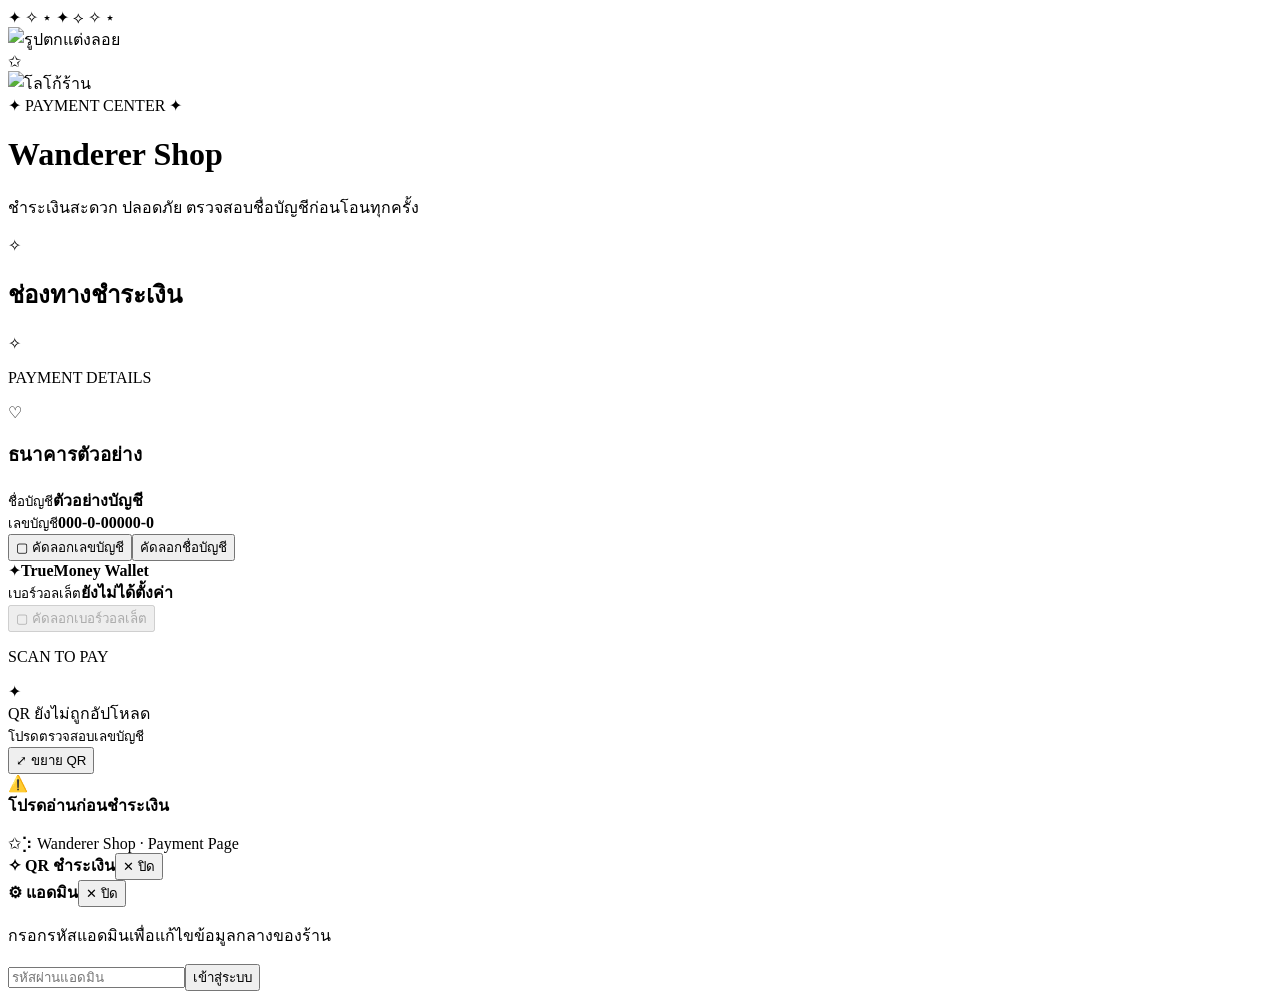
==== index.html @ 04d243be "Add files via upload" ====
<!doctype html><html lang="th"><head><meta charset="utf-8"><meta name="viewport" content="width=device-width,initial-scale=1"><meta name="theme-color" content="#c6b5ff"><title>Wanderer Payment ✩⡱</title><link rel="stylesheet" href="style.css"></head><body>
<div class="sky" id="sky"><div class="stars" aria-hidden="true">✦ ✧ ⋆ ✦ ⟡ ✧ ⋆</div><div class="float-word" id="floatWord"></div><img class="float-image hidden" id="floatImage" alt="รูปตกแต่งลอย"><div class="shell">
  <header class="heading"><div class="brand-icon" id="brandIcon">✩</div><img class="brand-image hidden" id="brandImage" alt="โลโก้ร้าน"><div class="eyebrow" id="eyebrow">✦ PAYMENT CENTER ✦</div><h1 id="shopName">Wanderer Shop</h1><p id="subtitle">ชำระเงินสะดวก ปลอดภัย ตรวจสอบชื่อบัญชีก่อนโอนทุกครั้ง</p></header>
  <div class="page-heading"><span>✧</span><h2 id="pageTitle">ช่องทางชำระเงิน</h2><span>✧</span></div>
  <main class="payment-card"><section class="bank-side"><p class="overline">PAYMENT DETAILS</p><span class="bank-icon">♡</span><h3 id="bank">ธนาคารตัวอย่าง</h3><div class="data-row"><small>ชื่อบัญชี</small><strong id="bankName">ตัวอย่างบัญชี</strong></div><div class="data-row"><small>เลขบัญชี</small><strong id="bankNumber">000-0-00000-0</strong></div><div class="buttons"><button class="action primary" id="copyNumber">▢ คัดลอกเลขบัญชี</button><button class="action" id="copyName">คัดลอกชื่อบัญชี</button></div><div class="wallet-section"><div class="wallet-head"><span>✦</span><b>TrueMoney Wallet</b></div><div class="data-row"><small>เบอร์วอลเล็ต</small><strong id="walletNumber">ยังไม่ได้ตั้งค่า</strong></div><button class="action wallet-copy" id="copyWallet" disabled>▢ คัดลอกเบอร์วอลเล็ต</button></div></section>
  <section class="qr-side"><p class="overline">SCAN TO PAY</p><div class="qr-frame" id="qrFrame"><div class="qr-placeholder">✦<br>QR ยังไม่ถูกอัปโหลด<br><small>โปรดตรวจสอบเลขบัญชี</small></div></div><button class="action" id="expandQR">⤢ ขยาย QR</button></section></main>
  <div class="notice"><span>⚠️</span><div><b>โปรดอ่านก่อนชำระเงิน</b><p id="note"></p></div></div>
  <footer>✩⡱ <span id="footerShop">Wanderer Shop</span> · Payment Page</footer>
</div></div>
<nav class="floating-dock" id="dock" aria-label="เมนูเว็บไซต์"></nav><div id="toast" role="status" class="toast hidden"></div>
<div class="dialog-backdrop hidden" id="qrDialog" role="dialog" aria-modal="true" aria-label="ขยาย QR"><div class="dialog"><div class="dialog-head"><b>✧ QR ชำระเงิน</b><button id="closeQR" class="action">✕ ปิด</button></div><div id="largeQR" class="qr-frame large"></div></div></div>
<div class="dialog-backdrop hidden" id="loginDialog" role="dialog" aria-modal="true" aria-label="เข้าสู่ระบบแอดมิน"><div class="dialog"><div class="dialog-head"><b>⚙ แอดมิน</b><button id="closeLogin" class="action">✕ ปิด</button></div><p>กรอกรหัสแอดมินเพื่อแก้ไขข้อมูลกลางของร้าน</p><form id="loginForm"><input id="loginPassword" type="password" autocomplete="current-password" placeholder="รหัสผ่านแอดมิน" required><button class="action primary" type="submit">เข้าสู่ระบบ</button></form><p class="login-help" id="loginError"></p></div></div>
<script src="config.js"></script><script src="main.js"></script></body></html>
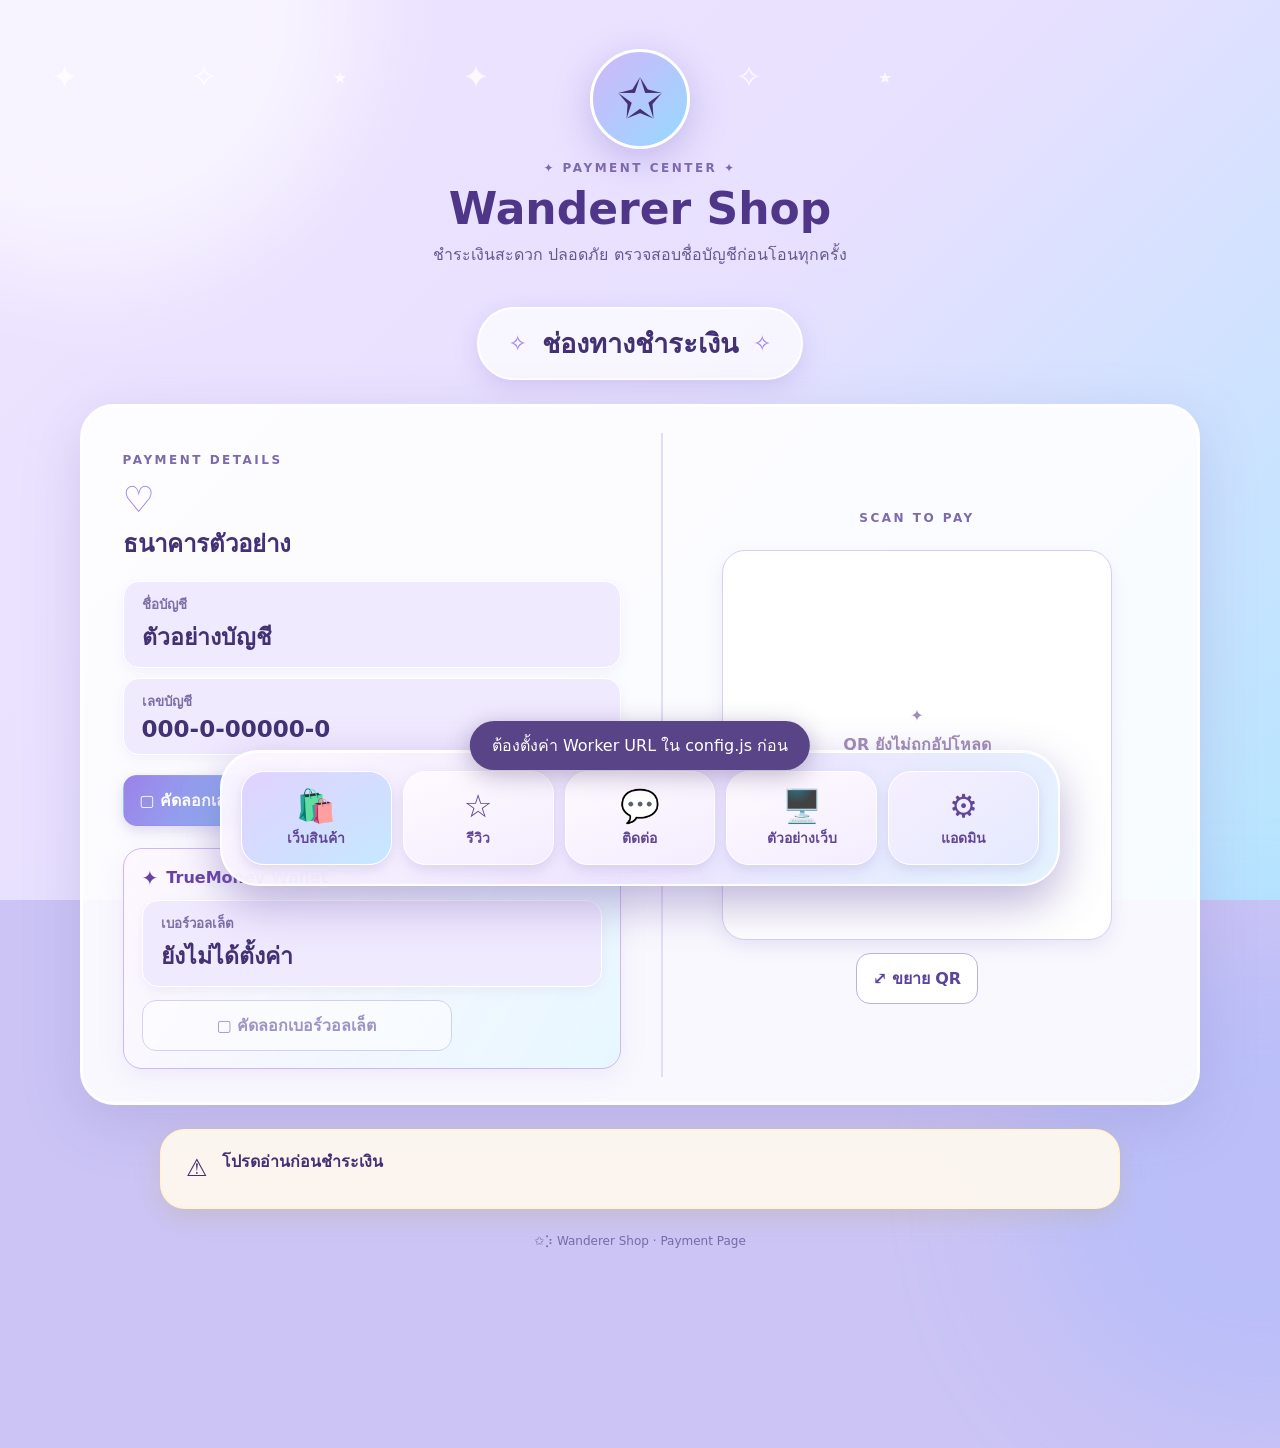
==== commit e8c1cb14: "Add files via upload" ====
--- a/index.html
+++ b/index.html
@@ -7,7 +7,13 @@
   <div class="notice"><span>⚠️</span><div><b>โปรดอ่านก่อนชำระเงิน</b><p id="note"></p></div></div>
   <footer>✩⡱ <span id="footerShop">Wanderer Shop</span> · Payment Page</footer>
 </div></div>
-<nav class="floating-dock" id="dock" aria-label="เมนูเว็บไซต์"></nav><div id="toast" role="status" class="toast hidden"></div>
+<nav class="floating-dock" id="dock" aria-label="เมนูเว็บไซต์" style="--dock-count:5">
+  <a class="dock-button" href="#" data-pending-link><span class="dock-icon">🛍️</span><span class="dock-label">เว็บสินค้า</span></a>
+  <a class="dock-button" href="#" data-pending-link><span class="dock-icon">☆</span><span class="dock-label">รีวิว</span></a>
+  <a class="dock-button" href="#" data-pending-link><span class="dock-icon">💬</span><span class="dock-label">ติดต่อ</span></a>
+  <a class="dock-button" href="#" data-pending-link><span class="dock-icon">🖥️</span><span class="dock-label">ตัวอย่างเว็บ</span></a>
+  <button class="dock-button admin-button" type="button" id="dockAdmin"><span class="dock-icon">⚙</span><span class="dock-label">แอดมิน</span></button>
+</nav><div id="toast" role="status" class="toast hidden"></div>
 <div class="dialog-backdrop hidden" id="qrDialog" role="dialog" aria-modal="true" aria-label="ขยาย QR"><div class="dialog"><div class="dialog-head"><b>✧ QR ชำระเงิน</b><button id="closeQR" class="action">✕ ปิด</button></div><div id="largeQR" class="qr-frame large"></div></div></div>
 <div class="dialog-backdrop hidden" id="loginDialog" role="dialog" aria-modal="true" aria-label="เข้าสู่ระบบแอดมิน"><div class="dialog"><div class="dialog-head"><b>⚙ แอดมิน</b><button id="closeLogin" class="action">✕ ปิด</button></div><p>กรอกรหัสแอดมินเพื่อแก้ไขข้อมูลกลางของร้าน</p><form id="loginForm"><input id="loginPassword" type="password" autocomplete="current-password" placeholder="รหัสผ่านแอดมิน" required><button class="action primary" type="submit">เข้าสู่ระบบ</button></form><p class="login-help" id="loginError"></p></div></div>
 <script src="config.js"></script><script src="main.js"></script></body></html>
--- a/style.css
+++ b/style.css
@@ -0,0 +1,71 @@
+:root{--accent:#9c82e9;--secondary:#88c9f6;--bg:#e7e0ff;--ink:#433174;--line:#ffffffb8;font-family:system-ui,-apple-system,"Segoe UI",sans-serif}*{box-sizing:border-box}body{margin:0;color:var(--ink);background:#cbc4f5}button,input,textarea,select{font:inherit}button{cursor:pointer}button:focus-visible,a:focus-visible{outline:3px solid #3e2c77;outline-offset:3px}.hidden{display:none!important}.sky{min-height:100vh;padding:25px 18px 164px;background:linear-gradient(135deg,#eee4ff 5%,var(--bg) 49%,#b6e5ff 100%);background-size:cover;background-position:center;background-attachment:fixed;position:relative;isolation:isolate;overflow:hidden}.sky:before,.sky:after{content:"";position:absolute;border-radius:50%;pointer-events:none;z-index:-1}.sky:before{width:540px;height:540px;top:-260px;left:-180px;background:#fff9;filter:blur(50px)}.sky:after{width:480px;height:480px;right:-220px;bottom:20px;background:#a3b7ff66;filter:blur(60px)}.stars{position:absolute;top:4%;left:4%;width:92%;font-size:clamp(18px,4vw,32px);letter-spacing:clamp(12px,4vw,55px);color:#fff;opacity:.8;pointer-events:none;z-index:-1}.shell{max-width:950px;margin:0 auto}.heading{text-align:center;padding:24px 0 5px}.brand-icon,.brand-image{width:100px;height:100px;margin:0 auto 12px;border:3px solid #fff;border-radius:50%;background:linear-gradient(135deg,#d1b7fa,#96d9ff);box-shadow:0 10px 36px #8979cf65;display:grid;place-items:center;font-size:55px;object-fit:cover}.eyebrow,.overline{font-size:12px;font-weight:800;letter-spacing:2.5px;color:#7d6aad}.heading h1{font-size:clamp(28px,5vw,44px);margin:8px 0;color:#4f3689}.heading p{margin:7px auto 20px;max-width:650px;color:#67588f}.page-heading{display:flex;justify-content:center;align-items:center;gap:15px;margin:15px auto 24px;padding:13px 30px;width:max-content;max-width:100%;border-radius:999px;background:#ffffffb5;border:2px solid #fff;box-shadow:0 8px 23px #9b88da44}.page-heading h2{font-size:clamp(19px,3.7vw,27px);margin:0}.page-heading span{color:var(--accent);font-size:22px}.payment-card{display:grid;grid-template-columns:1.2fr .8fr;gap:18px;padding:24px;background:#ffffffe3;border:3px solid #fff;border-radius:34px;box-shadow:0 17px 55px #897dbe45}.bank-side{padding:8px 14px}.bank-icon{font-size:36px;color:var(--accent)}.bank-side h3{font-size:24px;margin:4px 0 18px}.data-row{display:flex;flex-direction:column;padding:12px 18px;background:#f0eaff;border:1px solid #ffffff;box-shadow:0 4px 12px #a799cd1f;border-radius:16px;margin-bottom:10px}.data-row small{font-weight:700;color:#7d70a6}.data-row strong{font-size:clamp(16px,2.8vw,23px);overflow-wrap:anywhere;margin-top:4px}.buttons{display:flex;gap:8px;flex-wrap:wrap;margin-top:20px}.action{border:1px solid #bcb0e7;border-radius:14px;background:#fff;color:#5c449b;padding:12px 16px;font-weight:800;transition:transform .1s,filter .1s}.action:hover{filter:brightness(.96)}.action:active{transform:scale(.97)}.action.primary{background:linear-gradient(120deg,var(--accent),var(--secondary));color:white;border-color:transparent;box-shadow:0 5px 14px #a993d356}.qr-side{text-align:center;padding:8px 10px 10px;border-left:2px solid #e5ddf5;display:flex;align-items:center;flex-direction:column;gap:10px}.qr-frame{width:min(100%,230px);aspect-ratio:1;background:#fff;border:1px solid #d9cef4;border-radius:19px;padding:13px;display:grid;place-items:center;box-shadow:0 7px 18px #8f81ca25}.qr-frame img{width:100%;height:100%;object-fit:contain}.qr-frame.large{width:min(100%,340px);margin:18px auto}.qr-placeholder{line-height:1.8;color:#a18db6;font-weight:700}.qr-placeholder small{font-size:11px}.notice{margin:24px auto 0;max-width:840px;background:#fff9efef;border:2px solid #fff4d6;border-radius:25px;padding:18px 24px;display:flex;gap:14px;line-height:1.65;box-shadow:0 8px 24px #bdaf8355}.notice>span{font-size:24px}.notice p{white-space:pre-wrap;margin:7px 0 0}footer{text-align:center;margin:25px 0;color:#776ba5;font-size:12px}/* Full-width, unified pastel capsule bar; all menu items stay inside the frame */
+.floating-dock{
+  position:fixed;z-index:30;
+  bottom:calc(14px + env(safe-area-inset-bottom,0px));left:50%;transform:translateX(-50%);
+  width:min(94vw,840px);max-width:calc(100% - 16px);
+  display:grid;grid-template-columns:repeat(var(--dock-count,5),minmax(0,1fr));
+  gap:clamp(4px,1vw,11px);align-items:stretch;
+  padding:clamp(10px,1.5vw,19px);
+  border:2px solid #ffffffed;border-radius:clamp(24px,4vw,38px);
+  background:linear-gradient(135deg,#fdf8fff0,#ebe2ffed 55%,#e1f2fff0);
+  -webkit-backdrop-filter:blur(20px);backdrop-filter:blur(20px);
+  box-shadow:0 17px 45px #6f58aa73,inset 0 1px 0 #fff;
+  overflow:visible;
+}
+.dock-button{
+  min-width:0;min-height:clamp(64px,8vw,94px);padding:10px 5px;
+  display:flex;align-items:center;justify-content:center;flex-direction:column;gap:6px;
+  text-decoration:none;border:1.5px solid #fff;background:linear-gradient(160deg,#fffaff,#f4edff);
+  color:#624695;border-radius:clamp(15px,2vw,23px);
+  box-shadow:0 5px 13px #a499d04d;font-weight:800;font-size:clamp(10px,1.15vw,14px);
+  text-align:center;line-height:1.25;transition:transform .15s,box-shadow .15s;
+}
+.dock-button:first-child{background:linear-gradient(145deg,#e1d2ff,#c5e8ff)}
+.dock-button.admin-button{background:linear-gradient(145deg,#f6efff,#e5eaff)}
+.dock-button:hover{transform:translateY(-2px);box-shadow:0 8px 18px #927dbe6b}
+.dock-icon{font-size:clamp(21px,3vw,32px);line-height:1.1;flex-shrink:0}
+.dock-label{overflow-wrap:anywhere;word-break:normal;max-width:100%}
+.toast{position:fixed;bottom:130px;left:50%;transform:translateX(-50%);z-index:60;background:#594487;color:white;padding:12px 22px;border-radius:99px;box-shadow:0 5px 25px #604c7b66;min-width:180px;text-align:center}.dialog-backdrop{position:fixed;inset:0;z-index:40;display:flex;justify-content:center;align-items:center;background:#27204488;padding:15px}.dialog{width:min(100%,440px);max-height:92vh;overflow:auto;padding:23px;border-radius:25px;background:#f6f0ff;border:2px solid white;box-shadow:0 18px 45px #1f154b70}.dialog-head{display:flex;justify-content:space-between;align-items:center;gap:12px}.dialog input{padding:12px;border:1px solid #b7a7db;border-radius:12px;width:100%;margin:12px 0}.dialog form{display:grid;gap:4px}.login-help{font-size:12px;color:#ad3b62;min-height:1em}.float-word{position:absolute;z-index:0;max-width:min(85vw,600px);white-space:pre-wrap;text-align:center;color:#7756b8;font-weight:800;text-shadow:0 2px 9px #fff;pointer-events:none;transform:translate(-50%,-50%);opacity:.75}.float-image{position:absolute;z-index:0;width:clamp(55px,11vw,155px);height:auto;transform:translate(-50%,-50%);pointer-events:none;opacity:.85}.floaty{animation:drift 4s ease-in-out infinite alternate}@keyframes drift{to{translate:0 -12px}}.shell{position:relative;z-index:1}body.admin-view{background:#ebe4fc}body.admin-view .sky{display:none}@media(max-width:700px){.payment-card{grid-template-columns:1fr;padding:17px;gap:14px}.qr-side{border-left:0;border-top:1px solid #e5ddf5}.heading{padding-top:5px}.floating-dock{padding:12px 13px;gap:8px;justify-content:flex-start}.dock-button{min-width:66px;min-height:62px;padding:9px 10px;border-radius:16px;font-size:10px}.dock-icon{font-size:20px}.sky{padding-bottom:145px}.bank-side{padding:6px}}@media(max-width:400px){.floating-dock{gap:6px;padding:10px}.dock-button{min-width:59px;min-height:59px;padding:8px 7px;font-size:9px}}
+
+/* TrueMoney Wallet transfer details */
+.wallet-section{margin-top:22px;padding:17px 18px;border:1px solid #cfb8f0;border-radius:19px;background:linear-gradient(120deg,#fff6ffcc,#e5f7ffdb);box-shadow:0 7px 24px #b9a4da2b}
+.wallet-head{display:flex;align-items:center;gap:8px;margin-bottom:10px;color:#6842a7;font-size:16px}.wallet-head span{font-size:20px}.wallet-section .data-row{margin-bottom:13px}.wallet-copy{width:100%;max-width:310px}.wallet-copy:disabled{opacity:.55;cursor:not-allowed}
+
+/* 2026-11 responsive refinement: larger QR and balanced payment columns */
+.shell{width:min(100%,1120px);max-width:1120px}
+.sky{padding-inline:clamp(12px,3vw,28px);padding-bottom:calc(175px + env(safe-area-inset-bottom,0px))}
+.payment-card{grid-template-columns:minmax(0,1fr) minmax(0,.97fr);gap:clamp(13px,2vw,26px);padding:clamp(16px,2vw,30px);align-items:stretch}
+.bank-side,.qr-side{min-width:0}
+.qr-side{justify-content:center;padding:6px clamp(2px,1.2vw,18px) 12px;gap:13px}
+.qr-frame{width:min(100%,390px);max-width:100%;aspect-ratio:1/1;padding:clamp(10px,1.5vw,18px);border-radius:23px}
+.qr-frame img{display:block;max-width:100%;max-height:100%;height:100%;width:100%;object-fit:contain}
+.qr-frame.large{width:min(88vw,460px);margin:18px auto}
+.qr-placeholder{font-size:clamp(13px,1.3vw,16px)}
+.notice{max-width:960px}
+@media(max-width:760px){
+  .payment-card{grid-template-columns:minmax(0,1fr);gap:18px}
+  .qr-side{border-left:0;border-top:2px solid #e5ddf5;padding:20px 6px 4px}
+  .qr-frame{width:min(80vw,380px)}
+  .bank-side{padding:4px}
+  .heading{padding-top:8px}
+  .floating-dock{width:calc(100vw - 20px);gap:6px;padding:11px 10px;border-radius:27px}
+  .dock-button{min-height:69px;padding:8px 3px;font-size:10.5px;gap:4px;border-radius:16px}
+  .dock-icon{font-size:22px}
+}
+@media(max-width:480px){
+  .sky{padding:15px 12px calc(148px + env(safe-area-inset-bottom,0px))}
+  .brand-icon,.brand-image{width:76px;height:76px;font-size:43px}
+  .heading h1{font-size:clamp(25px,7vw,36px)}
+  .payment-card{padding:15px;border-radius:25px}
+  .bank-side h3{font-size:22px}
+  .data-row{padding:11px 13px}
+  .buttons{gap:7px}
+  .buttons .action{flex:1 1 135px;padding:11px 8px;font-size:12px}
+  .qr-frame{width:min(82vw,345px)}
+  .notice{padding:15px 14px;gap:8px}
+  .floating-dock{width:calc(100vw - 12px);padding:9px 7px;gap:4px;border-radius:22px;bottom:calc(8px + env(safe-area-inset-bottom,0px))}
+  .dock-button{min-height:62px;padding:7px 2px;font-size:clamp(8px,2.4vw,10.5px);gap:3px;border-radius:13px}
+  .dock-icon{font-size:clamp(17px,5vw,22px)}
+}
+@media(max-width:340px){.dock-button{font-size:8px;min-height:57px}.floating-dock{padding:7px 5px;gap:3px}}
+@media(prefers-reduced-motion:reduce){.floaty{animation:none!important}.dock-button{transition:none!important}}
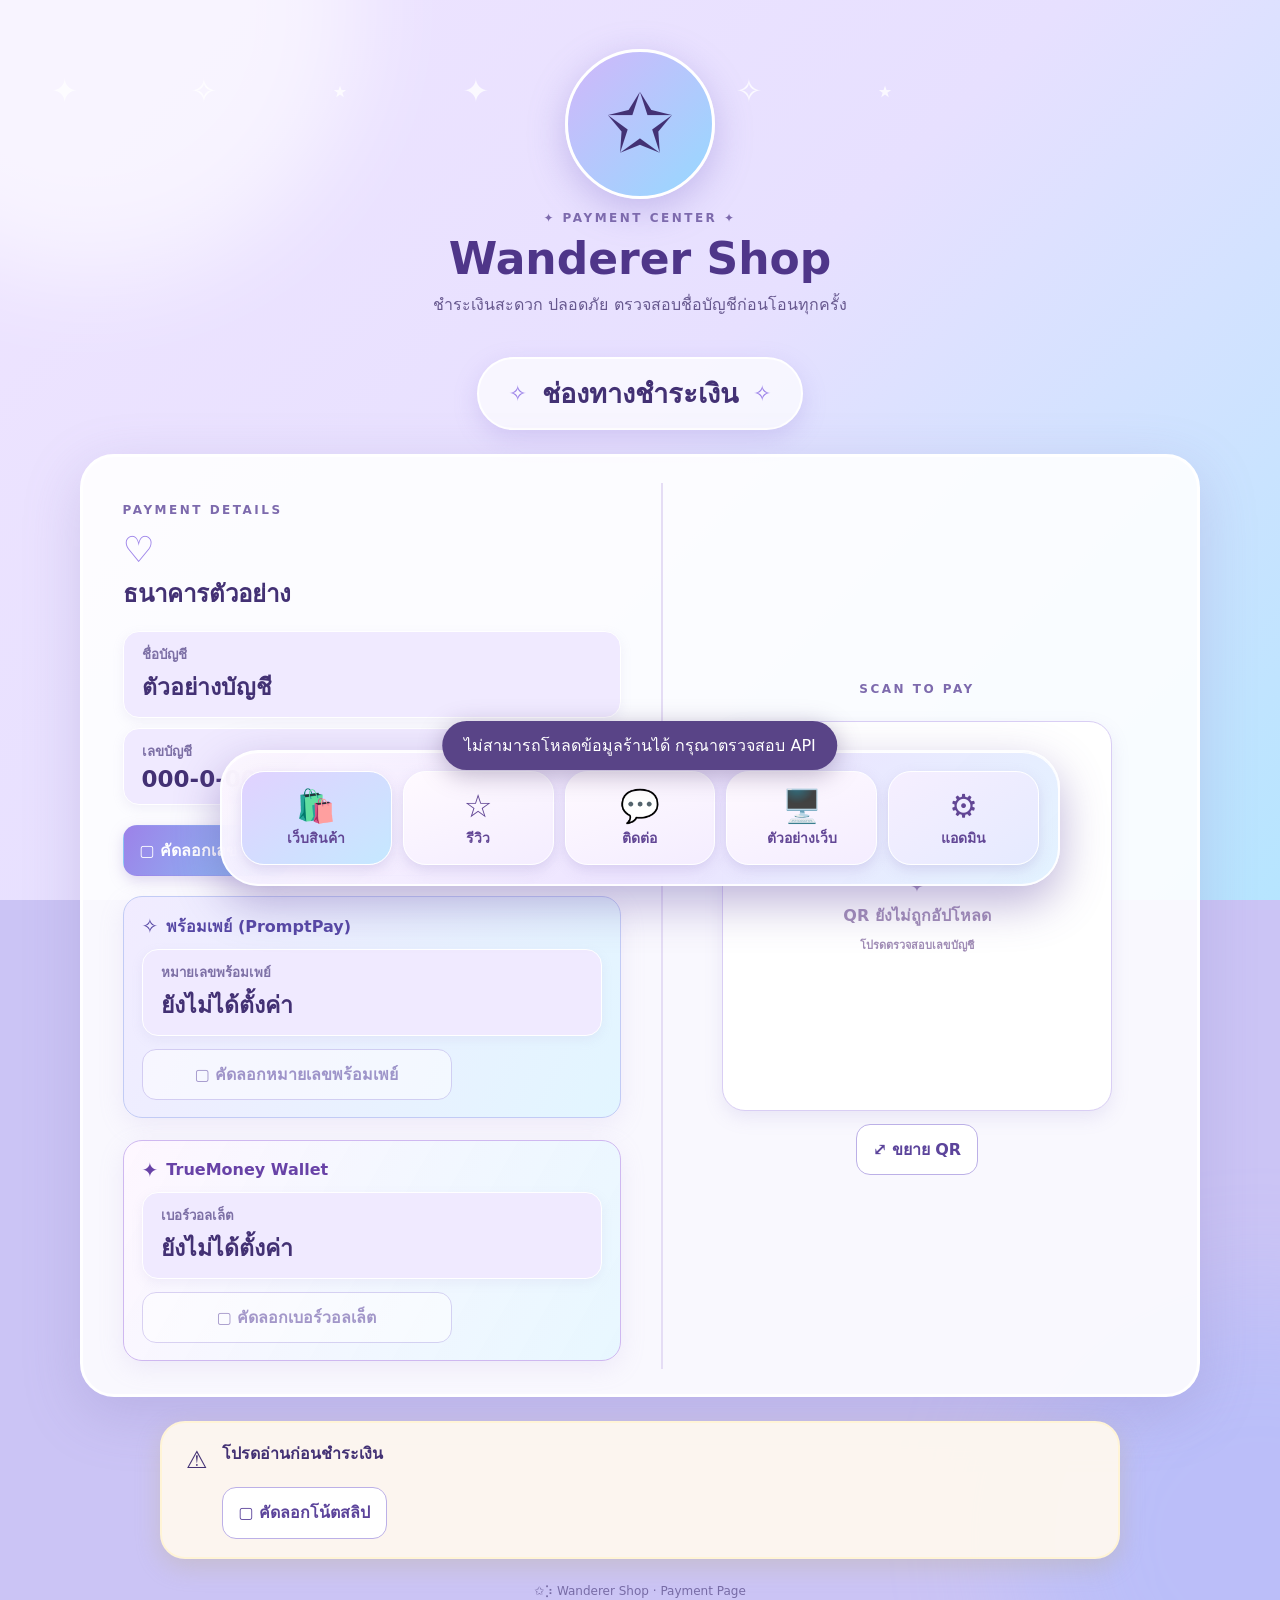
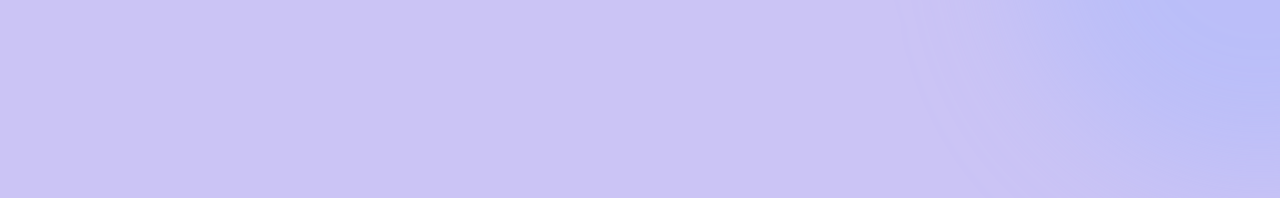
==== commit 7dd98c99: "Add files via upload" ====
--- a/index.html
+++ b/index.html
@@ -2,9 +2,9 @@
 <div class="sky" id="sky"><div class="stars" aria-hidden="true">✦ ✧ ⋆ ✦ ⟡ ✧ ⋆</div><div class="float-word" id="floatWord"></div><img class="float-image hidden" id="floatImage" alt="รูปตกแต่งลอย"><div class="shell">
   <header class="heading"><div class="brand-icon" id="brandIcon">✩</div><img class="brand-image hidden" id="brandImage" alt="โลโก้ร้าน"><div class="eyebrow" id="eyebrow">✦ PAYMENT CENTER ✦</div><h1 id="shopName">Wanderer Shop</h1><p id="subtitle">ชำระเงินสะดวก ปลอดภัย ตรวจสอบชื่อบัญชีก่อนโอนทุกครั้ง</p></header>
   <div class="page-heading"><span>✧</span><h2 id="pageTitle">ช่องทางชำระเงิน</h2><span>✧</span></div>
-  <main class="payment-card"><section class="bank-side"><p class="overline">PAYMENT DETAILS</p><span class="bank-icon">♡</span><h3 id="bank">ธนาคารตัวอย่าง</h3><div class="data-row"><small>ชื่อบัญชี</small><strong id="bankName">ตัวอย่างบัญชี</strong></div><div class="data-row"><small>เลขบัญชี</small><strong id="bankNumber">000-0-00000-0</strong></div><div class="buttons"><button class="action primary" id="copyNumber">▢ คัดลอกเลขบัญชี</button><button class="action" id="copyName">คัดลอกชื่อบัญชี</button></div><div class="wallet-section"><div class="wallet-head"><span>✦</span><b>TrueMoney Wallet</b></div><div class="data-row"><small>เบอร์วอลเล็ต</small><strong id="walletNumber">ยังไม่ได้ตั้งค่า</strong></div><button class="action wallet-copy" id="copyWallet" disabled>▢ คัดลอกเบอร์วอลเล็ต</button></div></section>
+  <main class="payment-card"><section class="bank-side"><p class="overline">PAYMENT DETAILS</p><span class="bank-icon">♡</span><h3 id="bank">ธนาคารตัวอย่าง</h3><div class="data-row"><small>ชื่อบัญชี</small><strong id="bankName">ตัวอย่างบัญชี</strong></div><div class="data-row"><small>เลขบัญชี</small><strong id="bankNumber">000-0-00000-0</strong></div><div class="buttons"><button class="action primary" id="copyNumber">▢ คัดลอกเลขบัญชี</button><button class="action" id="copyName">คัดลอกชื่อบัญชี</button></div><div class="promptpay-section"><div class="wallet-head"><span>✧</span><b>พร้อมเพย์ (PromptPay)</b></div><div class="data-row"><small>หมายเลขพร้อมเพย์</small><strong id="promptPayNumber">ยังไม่ได้ตั้งค่า</strong></div><button class="action wallet-copy" id="copyPromptPay" disabled>▢ คัดลอกหมายเลขพร้อมเพย์</button></div><div class="wallet-section"><div class="wallet-head"><span>✦</span><b>TrueMoney Wallet</b></div><div class="data-row"><small>เบอร์วอลเล็ต</small><strong id="walletNumber">ยังไม่ได้ตั้งค่า</strong></div><button class="action wallet-copy" id="copyWallet" disabled>▢ คัดลอกเบอร์วอลเล็ต</button></div></section>
   <section class="qr-side"><p class="overline">SCAN TO PAY</p><div class="qr-frame" id="qrFrame"><div class="qr-placeholder">✦<br>QR ยังไม่ถูกอัปโหลด<br><small>โปรดตรวจสอบเลขบัญชี</small></div></div><button class="action" id="expandQR">⤢ ขยาย QR</button></section></main>
-  <div class="notice"><span>⚠️</span><div><b>โปรดอ่านก่อนชำระเงิน</b><p id="note"></p></div></div>
+  <div class="notice"><span>⚠️</span><div><b>โปรดอ่านก่อนชำระเงิน</b><p id="note"></p><button type="button" id="copyNote" class="action note-copy">▢ คัดลอกโน้ตสลิป</button></div></div>
   <footer>✩⡱ <span id="footerShop">Wanderer Shop</span> · Payment Page</footer>
 </div></div>
 <nav class="floating-dock" id="dock" aria-label="เมนูเว็บไซต์" style="--dock-count:5">
--- a/style.css
+++ b/style.css
@@ -69,3 +69,12 @@
 }
 @media(max-width:340px){.dock-button{font-size:8px;min-height:57px}.floating-dock{padding:7px 5px;gap:3px}}
 @media(prefers-reduced-motion:reduce){.floaty{animation:none!important}.dock-button{transition:none!important}}
+
+/* Payment enhancements: configurable larger logo, PromptPay and copyable note */
+:root{--logo-size:150px}
+.brand-icon,.brand-image{width:clamp(70px,var(--logo-size),240px);height:clamp(70px,var(--logo-size),240px);font-size:clamp(38px,calc(var(--logo-size) * .54),115px);flex-shrink:0}
+.promptpay-section{margin-top:20px;padding:17px 18px;border:1px solid #c2cbf5;border-radius:19px;background:linear-gradient(115deg,#f0eaffee,#e0f5ffee);box-shadow:0 7px 24px #b9a4da2b}
+.promptpay-section .data-row{margin-bottom:13px}.promptpay-section .wallet-head{color:#5647a4}.promptpay-section .wallet-copy{width:100%;max-width:310px}
+.action:disabled{opacity:.53;cursor:not-allowed}
+.note-copy{margin-top:12px;max-width:100%}
+@media(max-width:480px){.brand-icon,.brand-image{width:min(var(--logo-size),48vw);height:min(var(--logo-size),48vw);font-size:clamp(38px,calc(var(--logo-size) * .49),105px)}.promptpay-section{padding:14px}.note-copy{width:100%}}
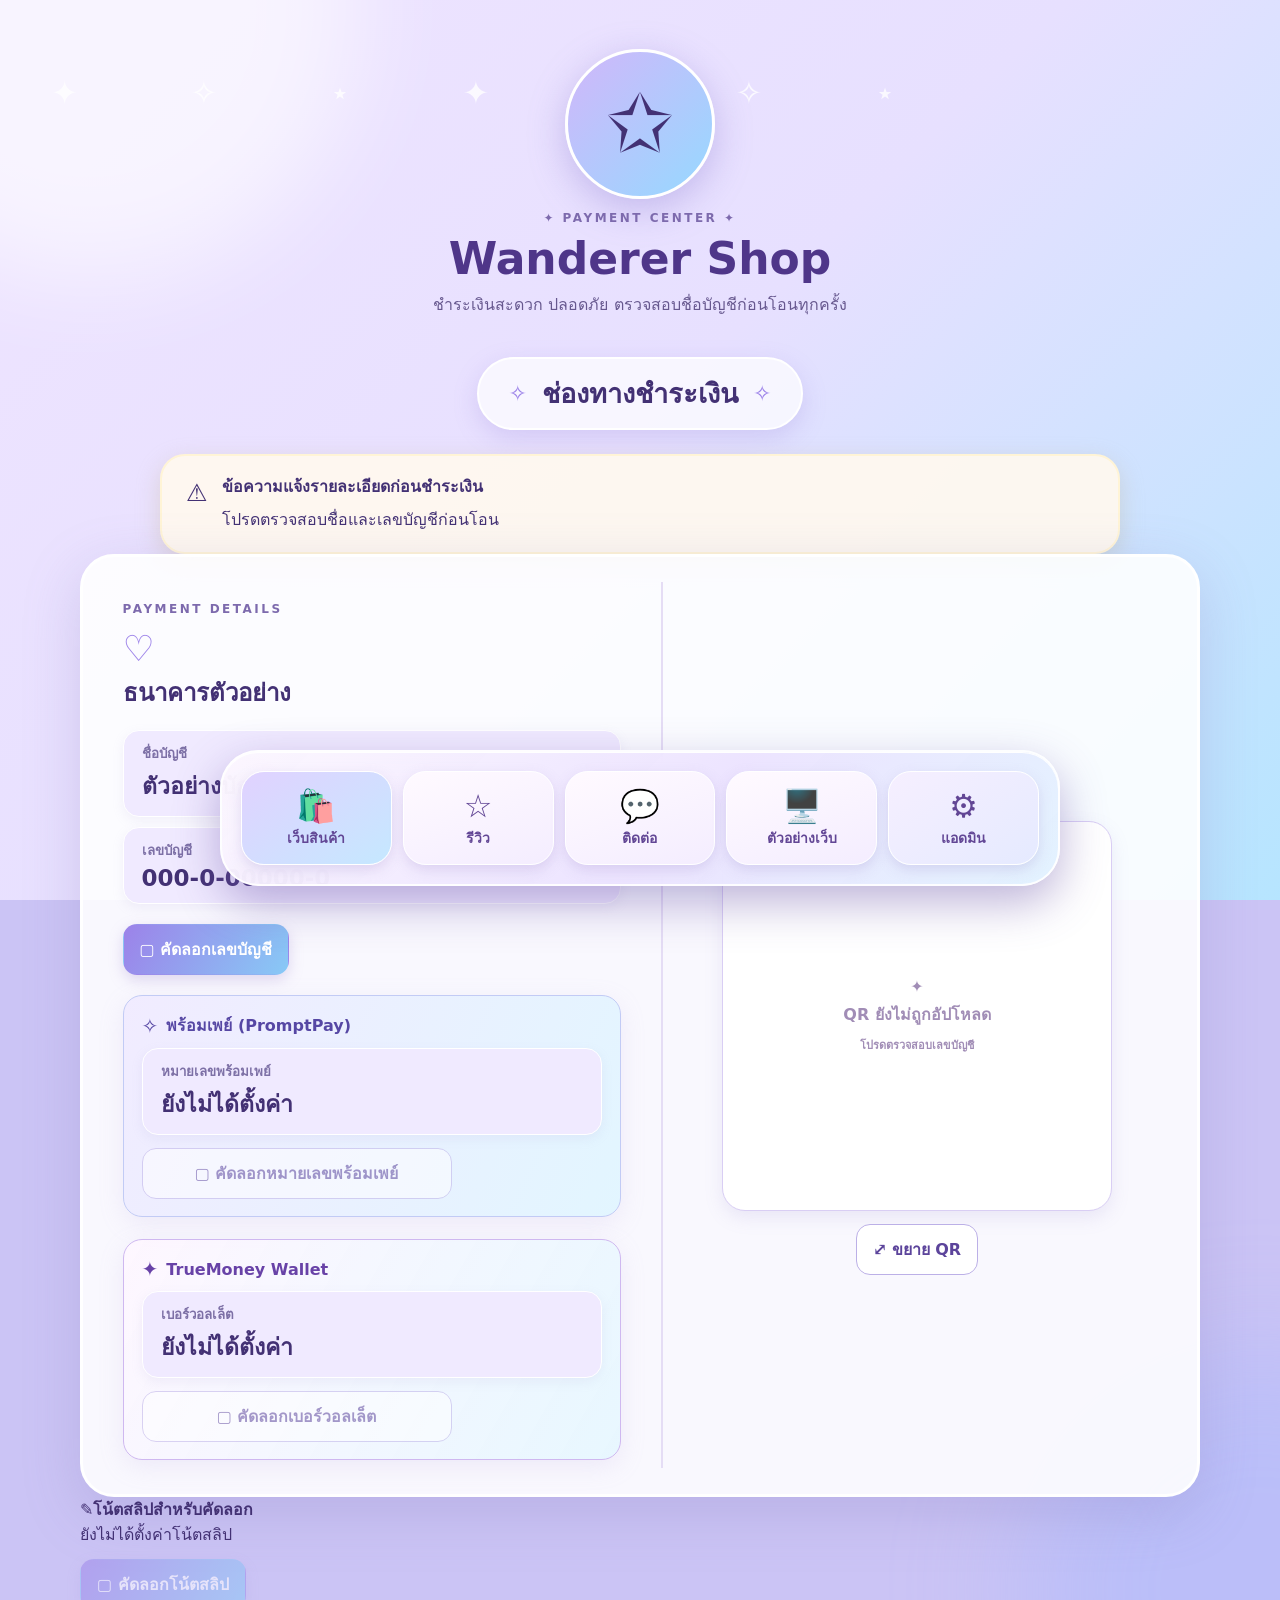
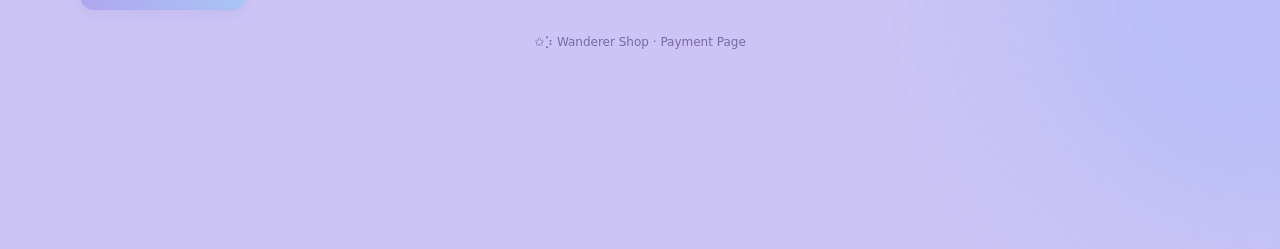
==== commit 126c480b: "Add files via upload" ====
--- a/index.html
+++ b/index.html
@@ -2,9 +2,10 @@
 <div class="sky" id="sky"><div class="stars" aria-hidden="true">✦ ✧ ⋆ ✦ ⟡ ✧ ⋆</div><div class="float-word" id="floatWord"></div><img class="float-image hidden" id="floatImage" alt="รูปตกแต่งลอย"><div class="shell">
   <header class="heading"><div class="brand-icon" id="brandIcon">✩</div><img class="brand-image hidden" id="brandImage" alt="โลโก้ร้าน"><div class="eyebrow" id="eyebrow">✦ PAYMENT CENTER ✦</div><h1 id="shopName">Wanderer Shop</h1><p id="subtitle">ชำระเงินสะดวก ปลอดภัย ตรวจสอบชื่อบัญชีก่อนโอนทุกครั้ง</p></header>
   <div class="page-heading"><span>✧</span><h2 id="pageTitle">ช่องทางชำระเงิน</h2><span>✧</span></div>
-  <main class="payment-card"><section class="bank-side"><p class="overline">PAYMENT DETAILS</p><span class="bank-icon">♡</span><h3 id="bank">ธนาคารตัวอย่าง</h3><div class="data-row"><small>ชื่อบัญชี</small><strong id="bankName">ตัวอย่างบัญชี</strong></div><div class="data-row"><small>เลขบัญชี</small><strong id="bankNumber">000-0-00000-0</strong></div><div class="buttons"><button class="action primary" id="copyNumber">▢ คัดลอกเลขบัญชี</button><button class="action" id="copyName">คัดลอกชื่อบัญชี</button></div><div class="promptpay-section"><div class="wallet-head"><span>✧</span><b>พร้อมเพย์ (PromptPay)</b></div><div class="data-row"><small>หมายเลขพร้อมเพย์</small><strong id="promptPayNumber">ยังไม่ได้ตั้งค่า</strong></div><button class="action wallet-copy" id="copyPromptPay" disabled>▢ คัดลอกหมายเลขพร้อมเพย์</button></div><div class="wallet-section"><div class="wallet-head"><span>✦</span><b>TrueMoney Wallet</b></div><div class="data-row"><small>เบอร์วอลเล็ต</small><strong id="walletNumber">ยังไม่ได้ตั้งค่า</strong></div><button class="action wallet-copy" id="copyWallet" disabled>▢ คัดลอกเบอร์วอลเล็ต</button></div></section>
+  <section class="notice"><span>⚠️</span><div class="notice-body"><b>ข้อความแจ้งรายละเอียดก่อนชำระเงิน</b><p id="warningText">โปรดตรวจสอบชื่อและเลขบัญชีก่อนโอน</p></div></section>
+  <main class="payment-card"><section class="bank-side"><p class="overline">PAYMENT DETAILS</p><span class="bank-icon">♡</span><h3 id="bank">ธนาคารตัวอย่าง</h3><div class="bank-details-panel"><div class="data-row"><small>ชื่อบัญชี</small><strong id="bankName">ตัวอย่างบัญชี</strong></div><div class="data-row"><small>เลขบัญชี</small><strong id="bankNumber">000-0-00000-0</strong></div><div class="buttons"><button class="action primary" id="copyNumber">▢ คัดลอกเลขบัญชี</button></div></div><div class="promptpay-section"><div class="wallet-head"><span>✧</span><b>พร้อมเพย์ (PromptPay)</b></div><div class="data-row"><small>หมายเลขพร้อมเพย์</small><strong id="promptPayNumber">ยังไม่ได้ตั้งค่า</strong></div><button class="action wallet-copy" id="copyPromptPay" disabled>▢ คัดลอกหมายเลขพร้อมเพย์</button></div><div class="wallet-section"><div class="wallet-head"><span>✦</span><b>TrueMoney Wallet</b></div><div class="data-row"><small>เบอร์วอลเล็ต</small><strong id="walletNumber">ยังไม่ได้ตั้งค่า</strong></div><button class="action wallet-copy" id="copyWallet" disabled>▢ คัดลอกเบอร์วอลเล็ต</button></div></section>
   <section class="qr-side"><p class="overline">SCAN TO PAY</p><div class="qr-frame" id="qrFrame"><div class="qr-placeholder">✦<br>QR ยังไม่ถูกอัปโหลด<br><small>โปรดตรวจสอบเลขบัญชี</small></div></div><button class="action" id="expandQR">⤢ ขยาย QR</button></section></main>
-  <div class="notice"><span>⚠️</span><div><b>โปรดอ่านก่อนชำระเงิน</b><p id="note"></p><button type="button" id="copyNote" class="action note-copy">▢ คัดลอกโน้ตสลิป</button></div></div>
+  <section class="slip-note-box"><div class="slip-note-heading"><span>✎</span><b>โน้ตสลิปสำหรับคัดลอก</b></div><div class="slip-note-text" id="slipNote">ยังไม่ได้ตั้งค่าโน้ตสลิป</div><button type="button" id="copyNote" class="action primary note-copy" disabled>▢ คัดลอกโน้ตสลิป</button></section>
   <footer>✩⡱ <span id="footerShop">Wanderer Shop</span> · Payment Page</footer>
 </div></div>
 <nav class="floating-dock" id="dock" aria-label="เมนูเว็บไซต์" style="--dock-count:5">
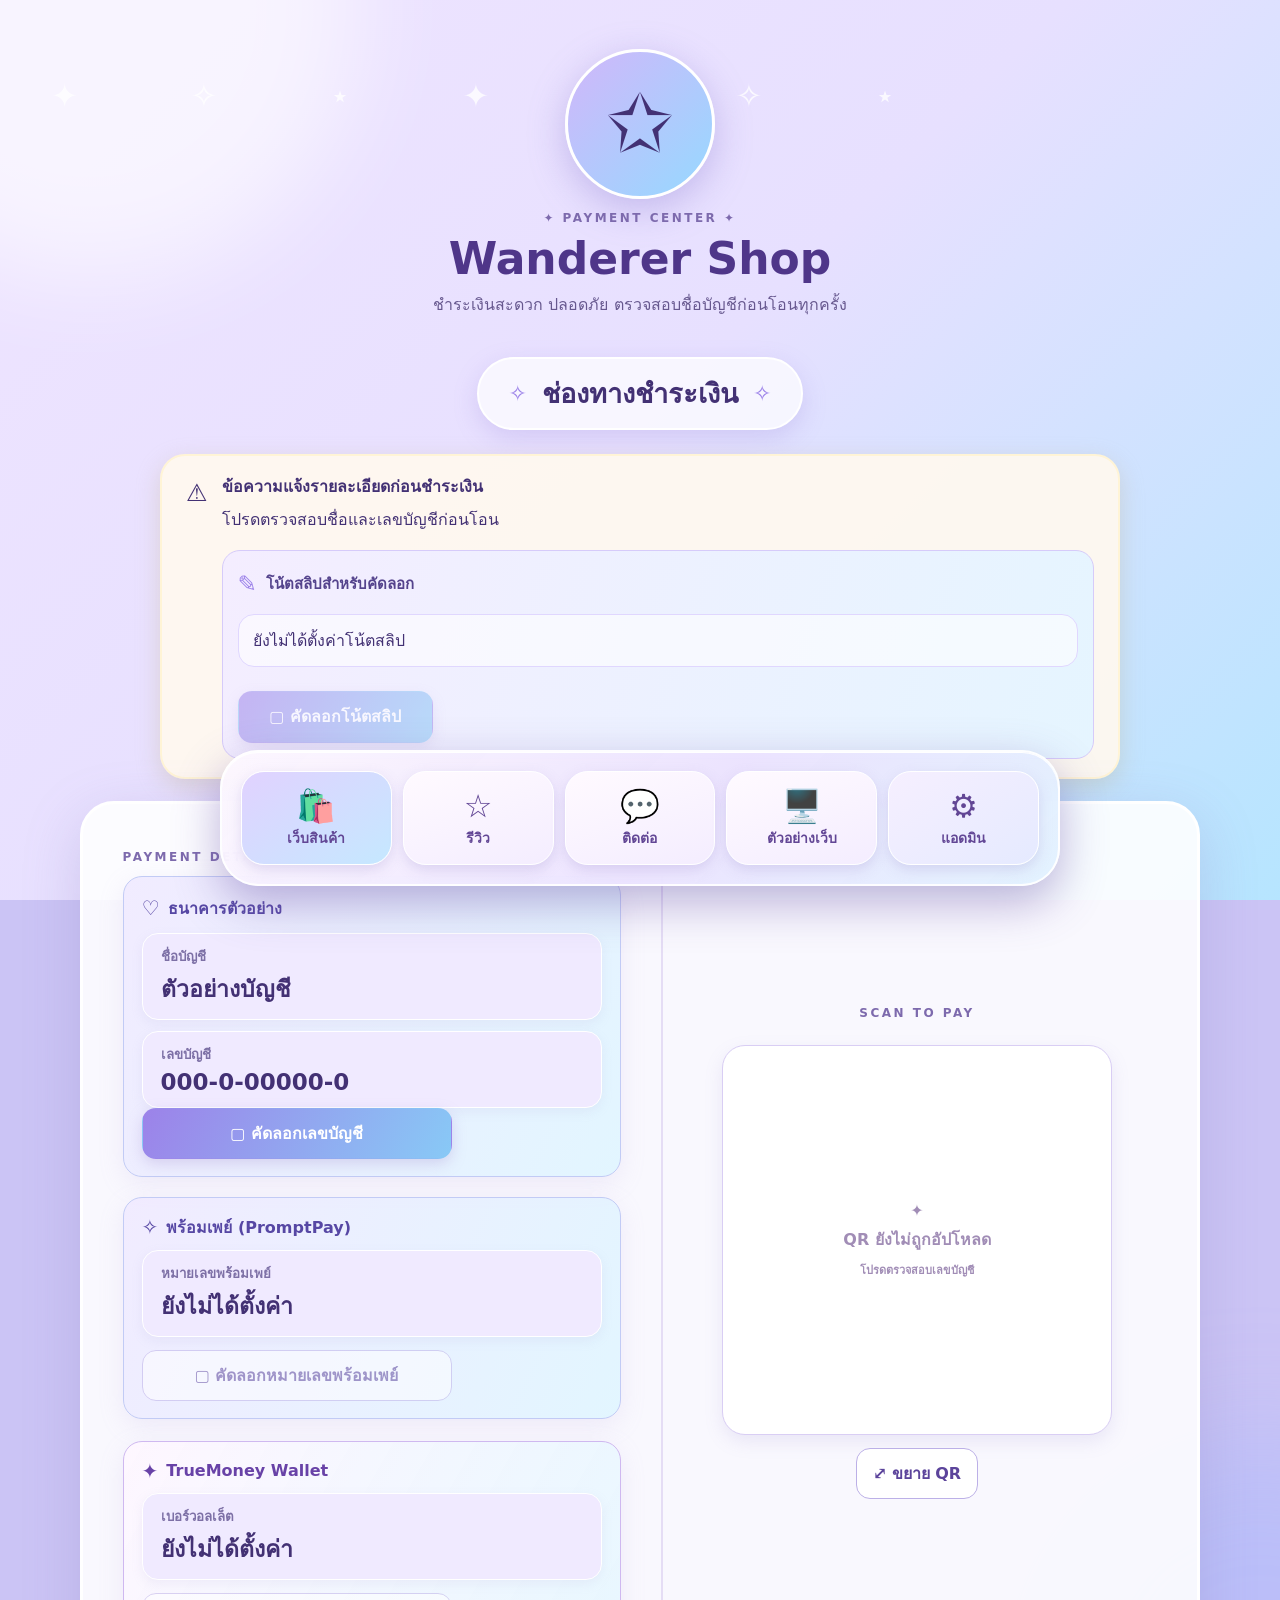
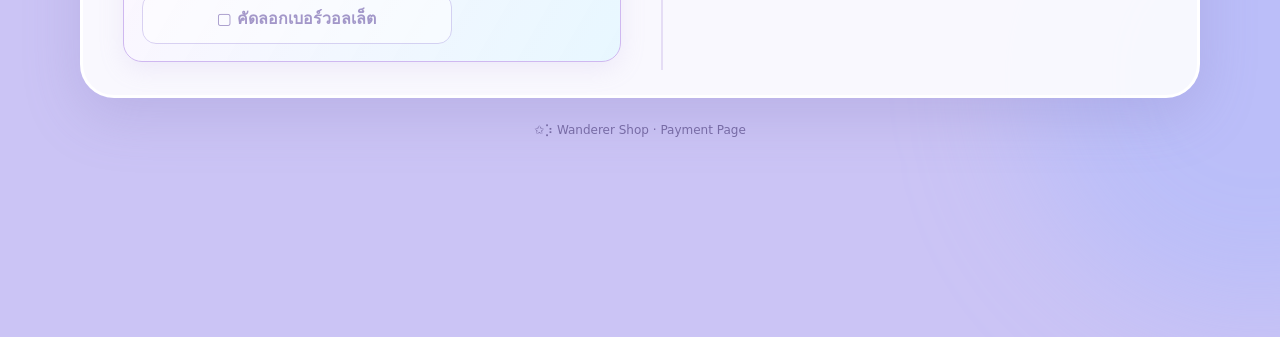
==== commit 86887720: "Add files via upload" ====
--- a/index.html
+++ b/index.html
@@ -2,10 +2,9 @@
 <div class="sky" id="sky"><div class="stars" aria-hidden="true">✦ ✧ ⋆ ✦ ⟡ ✧ ⋆</div><div class="float-word" id="floatWord"></div><img class="float-image hidden" id="floatImage" alt="รูปตกแต่งลอย"><div class="shell">
   <header class="heading"><div class="brand-icon" id="brandIcon">✩</div><img class="brand-image hidden" id="brandImage" alt="โลโก้ร้าน"><div class="eyebrow" id="eyebrow">✦ PAYMENT CENTER ✦</div><h1 id="shopName">Wanderer Shop</h1><p id="subtitle">ชำระเงินสะดวก ปลอดภัย ตรวจสอบชื่อบัญชีก่อนโอนทุกครั้ง</p></header>
   <div class="page-heading"><span>✧</span><h2 id="pageTitle">ช่องทางชำระเงิน</h2><span>✧</span></div>
-  <section class="notice"><span>⚠️</span><div class="notice-body"><b>ข้อความแจ้งรายละเอียดก่อนชำระเงิน</b><p id="warningText">โปรดตรวจสอบชื่อและเลขบัญชีก่อนโอน</p></div></section>
-  <main class="payment-card"><section class="bank-side"><p class="overline">PAYMENT DETAILS</p><span class="bank-icon">♡</span><h3 id="bank">ธนาคารตัวอย่าง</h3><div class="bank-details-panel"><div class="data-row"><small>ชื่อบัญชี</small><strong id="bankName">ตัวอย่างบัญชี</strong></div><div class="data-row"><small>เลขบัญชี</small><strong id="bankNumber">000-0-00000-0</strong></div><div class="buttons"><button class="action primary" id="copyNumber">▢ คัดลอกเลขบัญชี</button></div></div><div class="promptpay-section"><div class="wallet-head"><span>✧</span><b>พร้อมเพย์ (PromptPay)</b></div><div class="data-row"><small>หมายเลขพร้อมเพย์</small><strong id="promptPayNumber">ยังไม่ได้ตั้งค่า</strong></div><button class="action wallet-copy" id="copyPromptPay" disabled>▢ คัดลอกหมายเลขพร้อมเพย์</button></div><div class="wallet-section"><div class="wallet-head"><span>✦</span><b>TrueMoney Wallet</b></div><div class="data-row"><small>เบอร์วอลเล็ต</small><strong id="walletNumber">ยังไม่ได้ตั้งค่า</strong></div><button class="action wallet-copy" id="copyWallet" disabled>▢ คัดลอกเบอร์วอลเล็ต</button></div></section>
+  <section class="notice"><span aria-hidden="true">⚠️</span><div class="notice-body"><b>ข้อความแจ้งรายละเอียดก่อนชำระเงิน</b><p id="warningText">โปรดตรวจสอบชื่อและเลขบัญชีก่อนโอน</p><div class="notice-note"><div class="slip-note-heading"><span aria-hidden="true">✎</span><b>โน้ตสลิปสำหรับคัดลอก</b></div><div class="slip-note-text" id="slipNote">ยังไม่ได้ตั้งค่าโน้ตสลิป</div><button type="button" id="copyNote" class="action primary note-copy" disabled>▢ คัดลอกโน้ตสลิป</button></div></div></section>
+  <main class="payment-card"><section class="bank-side"><p class="overline">PAYMENT DETAILS</p><div class="bank-details-panel"><div class="wallet-head"><span aria-hidden="true">♡</span><b id="bank">ธนาคารตัวอย่าง</b></div><div class="data-row"><small>ชื่อบัญชี</small><strong id="bankName">ตัวอย่างบัญชี</strong></div><div class="data-row"><small>เลขบัญชี</small><strong id="bankNumber">000-0-00000-0</strong></div><button type="button" class="action primary bank-copy" id="copyNumber">▢ คัดลอกเลขบัญชี</button></div><div class="promptpay-section"><div class="wallet-head"><span>✧</span><b>พร้อมเพย์ (PromptPay)</b></div><div class="data-row"><small>หมายเลขพร้อมเพย์</small><strong id="promptPayNumber">ยังไม่ได้ตั้งค่า</strong></div><button class="action wallet-copy" id="copyPromptPay" disabled>▢ คัดลอกหมายเลขพร้อมเพย์</button></div><div class="wallet-section"><div class="wallet-head"><span>✦</span><b>TrueMoney Wallet</b></div><div class="data-row"><small>เบอร์วอลเล็ต</small><strong id="walletNumber">ยังไม่ได้ตั้งค่า</strong></div><button class="action wallet-copy" id="copyWallet" disabled>▢ คัดลอกเบอร์วอลเล็ต</button></div></section>
   <section class="qr-side"><p class="overline">SCAN TO PAY</p><div class="qr-frame" id="qrFrame"><div class="qr-placeholder">✦<br>QR ยังไม่ถูกอัปโหลด<br><small>โปรดตรวจสอบเลขบัญชี</small></div></div><button class="action" id="expandQR">⤢ ขยาย QR</button></section></main>
-  <section class="slip-note-box"><div class="slip-note-heading"><span>✎</span><b>โน้ตสลิปสำหรับคัดลอก</b></div><div class="slip-note-text" id="slipNote">ยังไม่ได้ตั้งค่าโน้ตสลิป</div><button type="button" id="copyNote" class="action primary note-copy" disabled>▢ คัดลอกโน้ตสลิป</button></section>
   <footer>✩⡱ <span id="footerShop">Wanderer Shop</span> · Payment Page</footer>
 </div></div>
 <nav class="floating-dock" id="dock" aria-label="เมนูเว็บไซต์" style="--dock-count:5">
--- a/style.css
+++ b/style.css
@@ -78,3 +78,29 @@
 .action:disabled{opacity:.53;cursor:not-allowed}
 .note-copy{margin-top:12px;max-width:100%}
 @media(max-width:480px){.brand-icon,.brand-image{width:min(var(--logo-size),48vw);height:min(var(--logo-size),48vw);font-size:clamp(38px,calc(var(--logo-size) * .49),105px)}.promptpay-section{padding:14px}.note-copy{width:100%}}
+
+/* Nov 24: framed bank details; distinct warning vs copyable slip note */
+.bank-details-panel{padding:17px;border:1px solid #c9cbf7;border-radius:20px;background:linear-gradient(120deg,#f7f0ffdd,#eaf5ffef);box-shadow:0 7px 24px #b9a4da25}
+.bank-details-panel .data-row:last-of-type{margin-bottom:0}
+.bank-details-panel .buttons{margin-top:15px}
+.bank-details-panel .buttons .action{min-width:185px}
+.notice-body{min-width:0;flex:1}
+.slip-note-box{margin:14px auto 0;max-width:960px;border:2px solid #fff;border-radius:25px;padding:20px 24px;background:linear-gradient(115deg,#f7f0ffef,#e4f4ffef);box-shadow:0 8px 24px #a89ac54d}
+.slip-note-heading{display:flex;align-items:center;gap:9px;font-size:17px;color:#55448d}
+.slip-note-heading span{font-size:23px;color:var(--accent)}
+.slip-note-text{margin:13px 0;padding:15px 17px;min-height:60px;border:1px solid #e0d7ff;border-radius:16px;background:#fff9;white-space:pre-wrap;overflow-wrap:anywhere;line-height:1.7}
+.slip-note-box .note-copy{max-width:100%;min-width:205px}
+@media(max-width:480px){.bank-details-panel{padding:12px}.bank-details-panel .buttons .action{width:100%}.slip-note-box{padding:16px}.slip-note-box .note-copy{width:100%}}
+
+/* 2026-11-24 layout: matching bank / PromptPay cards, copy-note inside top notice */
+.bank-details-panel{margin-top:12px;margin-bottom:18px;padding:17px 18px;border:1px solid #c2cbf5;border-radius:19px;background:linear-gradient(115deg,#f0eaffee,#e0f5ffee);box-shadow:0 7px 24px #b9a4da2b}
+.bank-details-panel .wallet-head{color:#5647a4;line-height:1.45;overflow-wrap:anywhere}
+.bank-details-panel .data-row{margin-bottom:11px}
+.bank-details-panel .bank-copy{width:100%;max-width:310px;min-height:45px}
+.notice{max-width:960px;margin:20px auto 22px;align-items:flex-start}
+.notice-body{width:100%;min-width:0;flex:1}
+.notice-note{margin-top:16px;padding:15px;border-radius:18px;background:linear-gradient(110deg,#f4edff,#e5f5ff);border:1px solid #d6cbfa}
+.notice-note .slip-note-heading{font-size:15px}
+.notice-note .slip-note-text{margin:10px 0 12px;padding:12px 14px;min-height:45px}
+.notice-note .note-copy{width:auto;max-width:100%;min-width:195px}
+@media(max-width:480px){.bank-details-panel{padding:14px}.bank-details-panel .bank-copy,.notice-note .note-copy{width:100%}.notice-note{padding:12px}}
